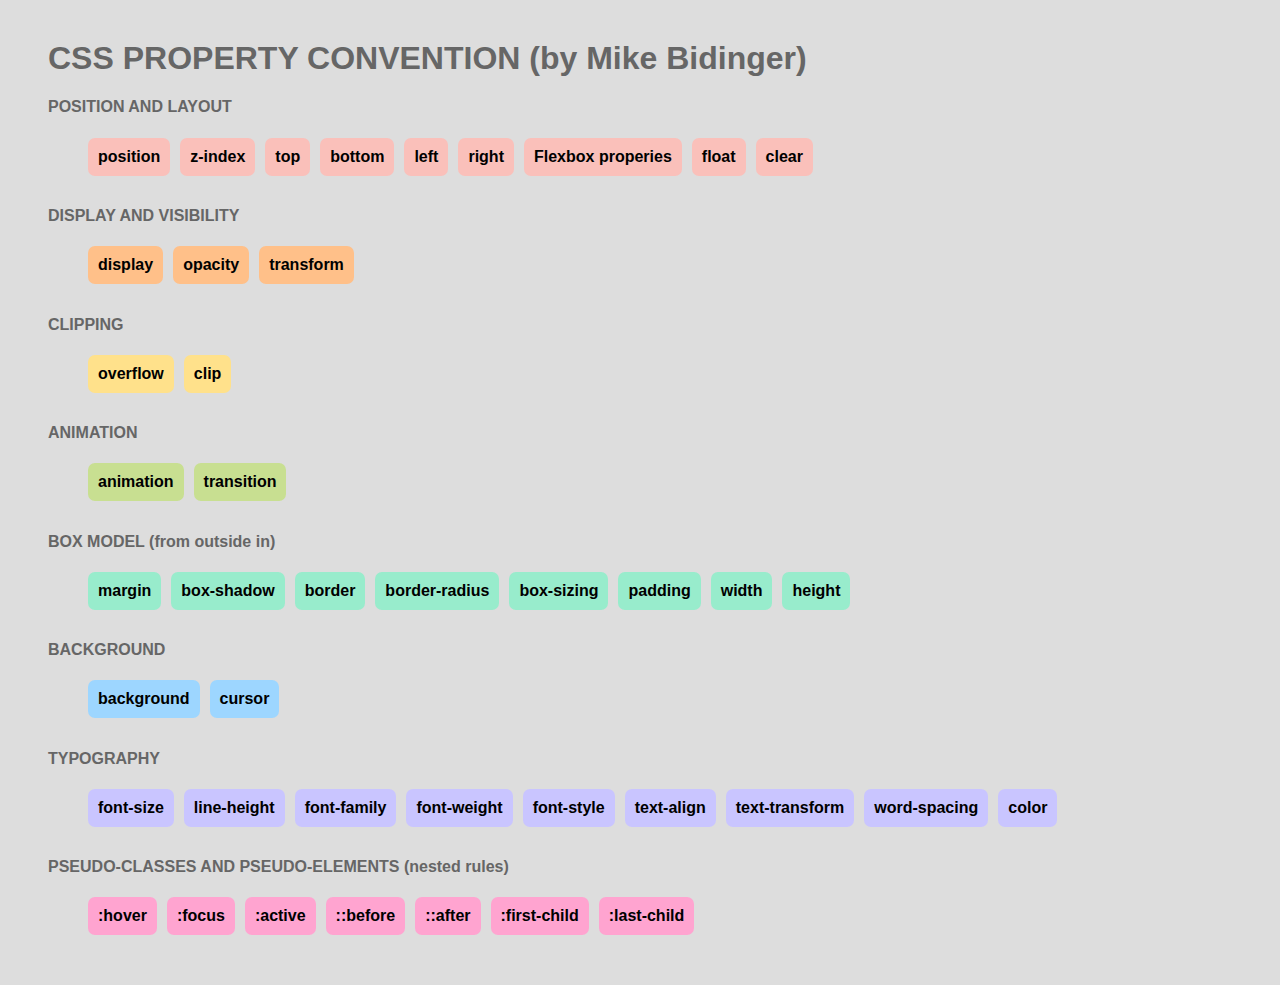
==== CSS_Property_Convention/index.html @ b0ad2f7f "Add files via upload" ====
<html lang="en">
    <head>
        <meta charset="utf-8" />
        <title>CSS Property Convention</title>
        <link rel="stylesheet" href="style.css" />
    </head>
    <body>
        <div class="wrapper">
            <h1>CSS Property Convention <span>(by Mike Bidinger)</span></h1>
            <h4>Position and Layout</h4>
            <ul class="position">
                <li><a href="css_positioning.asp">position</a></li>
                <li><a href="css_z-index.asp">z-index</a></li>
                <li><a href="css_positioning.asp">top</a></li>
                <li><a href="css_positioning.asp">bottom</a></li>
                <li><a href="css_positioning.asp">left</a></li>
                <li><a href="css_positioning.asp">right</a></li>
                <li><a href="css3_flexbox.asp">Flexbox properies</a></li>
                <li><a href="css_float.asp">float</a></li>
                <li><a href="css_float_clear.asp">clear</a></li>
            </ul>
            <h4>Display and Visibility</h4>
            <ul class="display">
                <li><a href="css_display_visibility.asp">display</a></li>
                <li><a href="css_image_transparency.asp">opacity</a></li>
                <li><a href="css3_2dtransforms.asp">transform</a></li>
            </ul>
            <h4>Clipping</h4>
            <ul class="clip">
                <li><a href="css_overflow.asp">overflow</a></li>
                <li><a href="pr_pos_clip.php">clip</a></li>
            </ul>
            <h4>Animation</h4>
            <ul class="animation">
                <li><a href="css3_animations.asp">animation</a></li>
                <li><a href="css3_transitions.asp">transition</a></li>
            </ul>
            <h4>
                <a href="css_boxmodel.asp">
                    Box Model <span>(from outside in)</span>
                </a>
            </h4>
            <ul class="box">
                <li><a href="css_margin.asp">margin</a></li>
                <li><a href="css3_shadows_box.asp">box-shadow</a></li>
                <li><a href="css_border.asp">border</a></li>
                <li><a href="css_border_rounded.asp">border-radius</a></li>
                <li><a href="css3_box-sizing.asp">box-sizing</a></li>
                <li><a href="css_padding.asp">padding</a></li>
                <li><a href="css_dimension.asp">width</a></li>
                <li><a href="css_dimension.asp">height</a></li>
            </ul>
            <h4>Background</h4>
            <ul class="bg">
                <li><a href="css_background.asp">background</a></li>
                <li><a href="pr_class_cursor.php">cursor</a></li>
            </ul>
            <h4>Typography</h4>
            <ul class="typo">
                <li><a href="css_font_size.asp">font-size</a></li>
                <li><a href="pr_dim_line-height.php">line-height</a></li>
                <li><a href="css_font.asp">font-family</a></li>
                <li><a href="pr_font_weight.php">font-weight</a></li>
                <li><a href="css_font_style.asp">font-style</a></li>
                <li><a href="css_text_align.asp">text-align</a></li>
                <li><a href="css_text_transformation.asp">text-transform</a></li>
                <li><a href="css_text_spacing.asp">word-spacing</a></li>
                <li><a href="css_text.asp">color</a></li>
            </ul>
            <h4>
                Pseudo-Classes and Pseudo-Elements <span>(nested rules)</span>
            </h4>
            <ul class="pseudo">
                <li><a href="sel_hover.php">:hover</a></li>
                <li><a href="sel_focus.php">:focus</a></li>
                <li><a href="sel_active.php">:active</a></li>
                <li><a href="sel_before.php">::before</a></li>
                <li><a href="sel_after.php">::after</a></li>
                <li><a href="sel_firstchild.php">:first-child</a></li>
                <li><a href="sel_last-child.php">:last-child</a></li>
            </ul>
        </div>

        <script src="script.js"></script>
    </body>
</html>
---- CSS_Property_Convention/style.css ----
:root {
    --white: #ffffff;
    --black: #000000;
    --gray-light: #dddddd;
    --gray-dark: #666666;
    --red: #fac0ba;
    --orange: #ffc089;
    --yellow: #ffe18b;
    --green: #c8df91;
    --cyan: #98eccc;
    --blue: #9dd6ff;
    --purple: #c9c5ff;
    --pink: #ffa4d0;
}

* {
    background: var(--gray-light);
    font-family: Arial, Helvetica, sans-serif;
    font-weight: bold;
}

.wrapper {
    margin: 40px;
}

h1, h4 {
    text-transform: uppercase;
    color: var(--gray-dark);
}

h1 span {
    text-transform: none;
}

h4 span {
    text-transform: lowercase;
}

ul {
    display: flex;
    flex-flow: row wrap;
    /* =>
    flex-direction: row;
    flex-wrap: wrap; */
}

ul li {
    display: flex;
    margin: 0 10px 10px 0;
    border-radius: 7px;
    padding: 10px;
    color: var(--black);
}

h4 a, ul li a {
    color: inherit;
    text-decoration: none;
    background-color: inherit;
}

h4 a:hover, ul li a:hover {
    text-decoration: underline;
}

.position li {
    background-color: var(--red);
}

.display li {
    background-color: var(--orange);
}

.clip li {
    background-color: var(--yellow);
}

.animation li {
    background-color: var(--green);
}

.box li {
    background-color: var(--cyan);
}

.bg li {
    background-color: var(--blue);
}

.typo li {
    background-color: var(--purple);
}

.pseudo li {
    background-color: var(--pink);
}
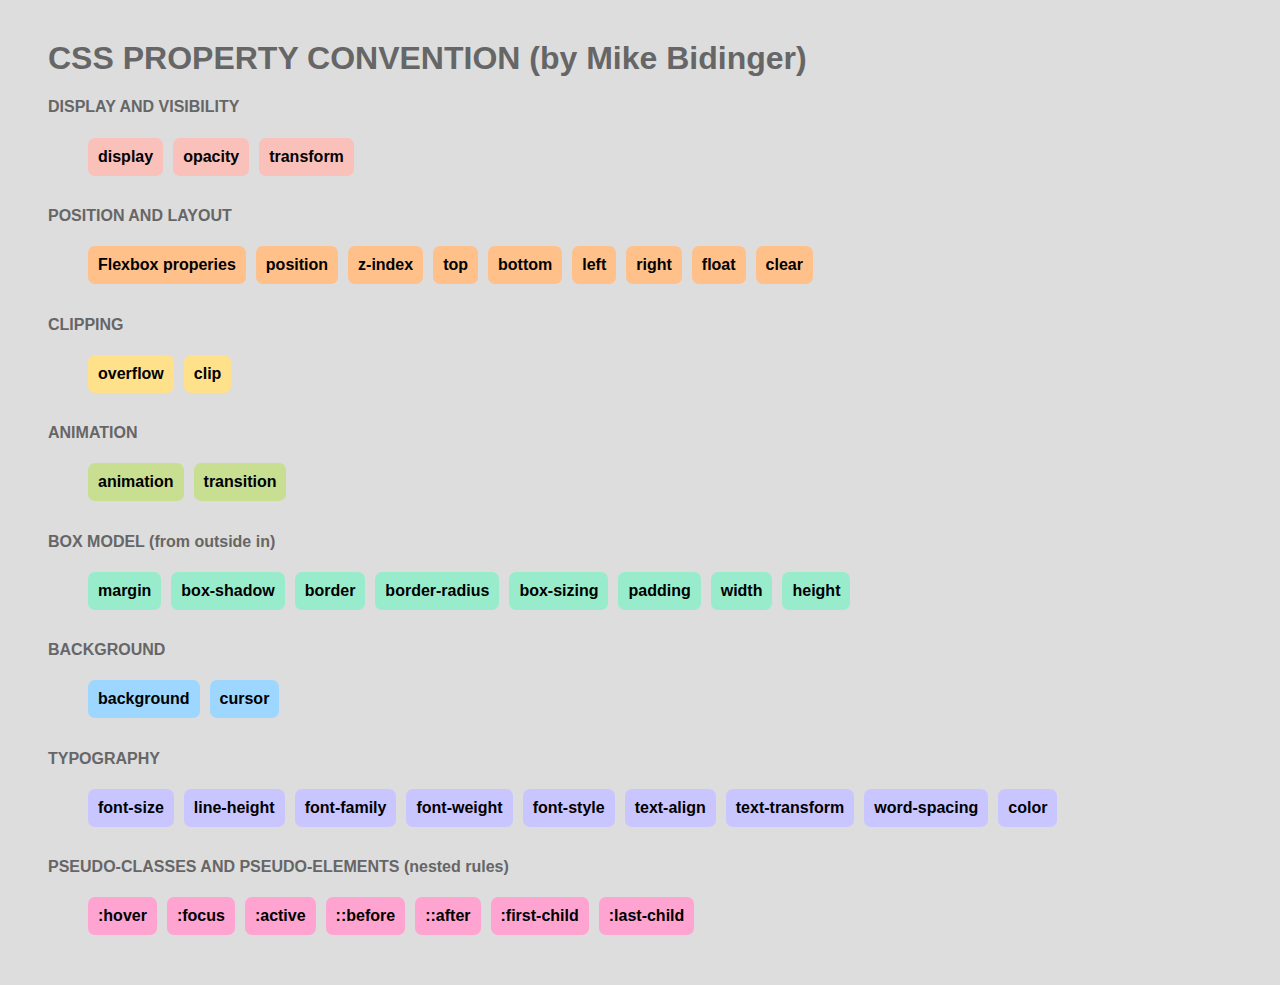
==== commit a7517766: "Add files via upload" ====
--- a/CSS_Property_Convention/index.html
+++ b/CSS_Property_Convention/index.html
@@ -7,23 +7,23 @@
     <body>
         <div class="wrapper">
             <h1>CSS Property Convention <span>(by Mike Bidinger)</span></h1>
+            <h4>Display and Visibility</h4>
+            <ul class="display">
+                <li><a href="css_display_visibility.asp">display</a></li>
+                <li><a href="css_image_transparency.asp">opacity</a></li>
+                <li><a href="css3_2dtransforms.asp">transform</a></li>
+            </ul>
             <h4>Position and Layout</h4>
             <ul class="position">
+                <li><a href="css3_flexbox.asp">Flexbox properies</a></li>
                 <li><a href="css_positioning.asp">position</a></li>
                 <li><a href="css_z-index.asp">z-index</a></li>
                 <li><a href="css_positioning.asp">top</a></li>
                 <li><a href="css_positioning.asp">bottom</a></li>
                 <li><a href="css_positioning.asp">left</a></li>
                 <li><a href="css_positioning.asp">right</a></li>
-                <li><a href="css3_flexbox.asp">Flexbox properies</a></li>
                 <li><a href="css_float.asp">float</a></li>
                 <li><a href="css_float_clear.asp">clear</a></li>
-            </ul>
-            <h4>Display and Visibility</h4>
-            <ul class="display">
-                <li><a href="css_display_visibility.asp">display</a></li>
-                <li><a href="css_image_transparency.asp">opacity</a></li>
-                <li><a href="css3_2dtransforms.asp">transform</a></li>
             </ul>
             <h4>Clipping</h4>
             <ul class="clip">
--- a/CSS_Property_Convention/style.css
+++ b/CSS_Property_Convention/style.css
@@ -62,11 +62,11 @@
     text-decoration: underline;
 }
 
-.position li {
+.display li {
     background-color: var(--red);
 }
 
-.display li {
+.position li {
     background-color: var(--orange);
 }
 
